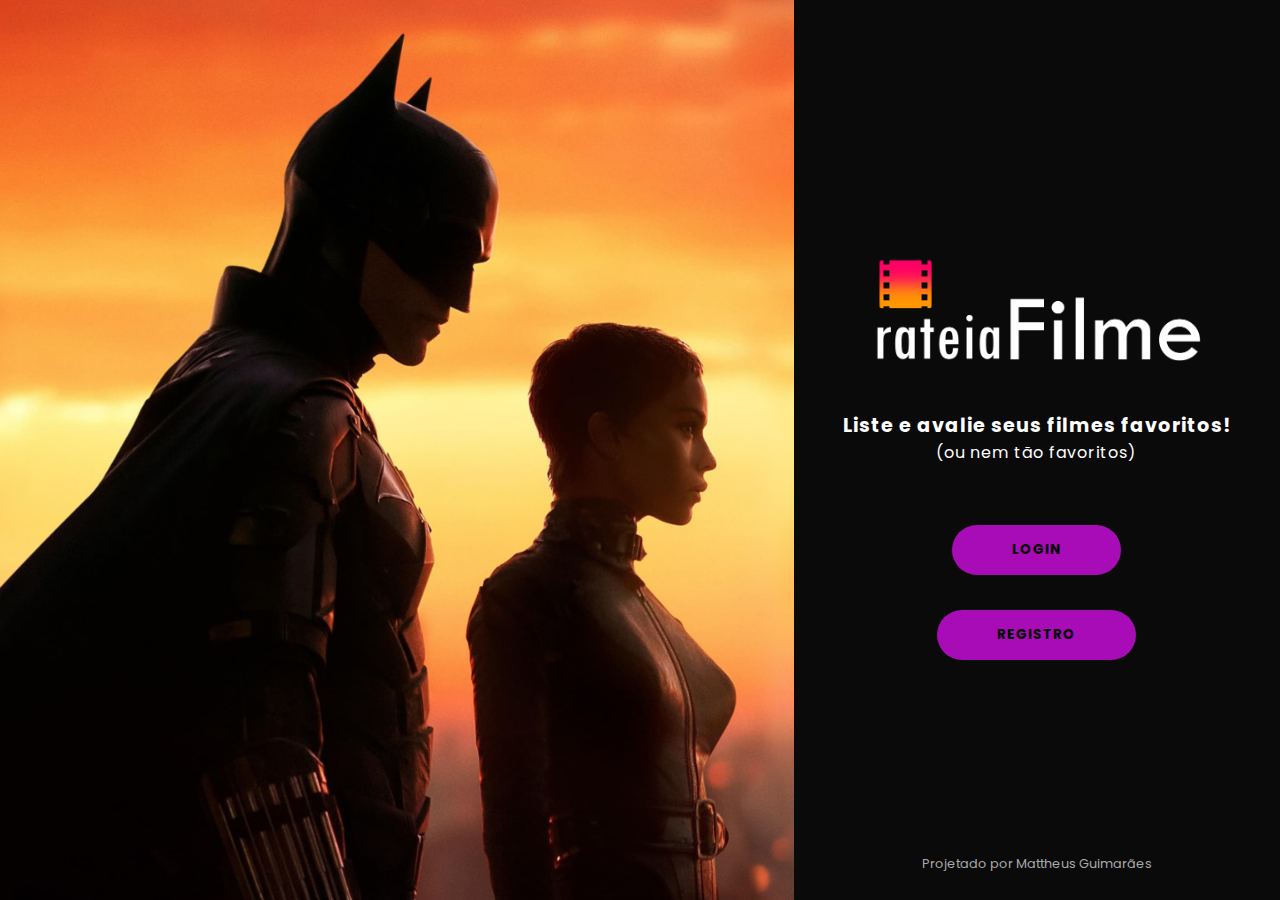
==== index.html @ 9b72cccf "first commit" ====
<!DOCTYPE html>
<html lang="pt-br">
<head>
    <meta charset="UTF-8">
    <meta http-equiv="X-UA-Compatible" content="IE=edge">
    <link rel="stylesheet" href="css/index.css">
    <title>Rateia Filme</title>
</head>
<body>
    <div id="background">
        <img src="./images/backgrounds/1.jpg" alt="">
    </div>

    <div id="content">
        <img class="logo" src="./images/logo.png" alt="">

        <h1 class="comment">Liste e avalie seus filmes favoritos!</h1>
        <h3 class="subcomment">(ou nem tão favoritos)</h3>

        <a href="login.html"> <button class="btlogin">Login</button> </a>
        <br>
        <a href="register.html"> <button class="btlogin">Registro</button> </a>

        <a href="https://github.com/mattguimma" class="gitlink"> 
                Projetado por Mattheus Guimarães 
        </a>
    </div>
</body>
</html>
---- css/index.css ----
@import url('https://fonts.googleapis.com/css2?family=Poppins:wght@500&display=swap');

* {
    box-sizing: border-box;  
    user-select: none;
    margin: 0;
    padding: 0;
}

body {
    font-family: 'Poppins', sans-serif;
    display: flex;
}

/* buttons */

.btlogin {
    font-family: 'Poppins', sans-serif;
    background: #a80cb6;
    font-size: 0.85rem;
    color:black;
    text-transform: uppercase;
    padding: 15px 60px;
    border: none;
    border-radius: 30px;
    letter-spacing: 1px;
    font-weight: bold;
    margin-top: 10px;
    transition: all 150ms ease;
}

.btlogin:hover {
    background: #8a0796;
    color:whitesmoke;
    cursor: pointer;
}

/* tela de fundo lateral */

#background{
    height: 100vh;
    width: 62vw;
    display: flex;
    justify-content: center;
}

/* conteúdo */

#content{
    background-color: rgba(10, 10, 10);
    display: flex;
    height: 100vh;
    width: 38vw;
    justify-content: center;
    align-items: center;
    flex-direction: column;
    color: white;
}

.logo{
    height: 15%;
    width: auto;
    margin-bottom: 35px;
    top: 0%;
}

.comment{
    font-size: 1.2rem;
    letter-spacing: 1px;
}

.subcomment{
    font-size: 1rem;
    margin-bottom: 50px;
    letter-spacing: 1px;
    font-weight: normal;
}

.gitlink{
    position:absolute;
    text-decoration: none;
    font-size: 0.8rem;
    color:darkgrey;
	bottom: 3%;
    transition: all 200ms ease;
}

.gitlink:hover{
    color: #8a0796;
    cursor: pointer;
}
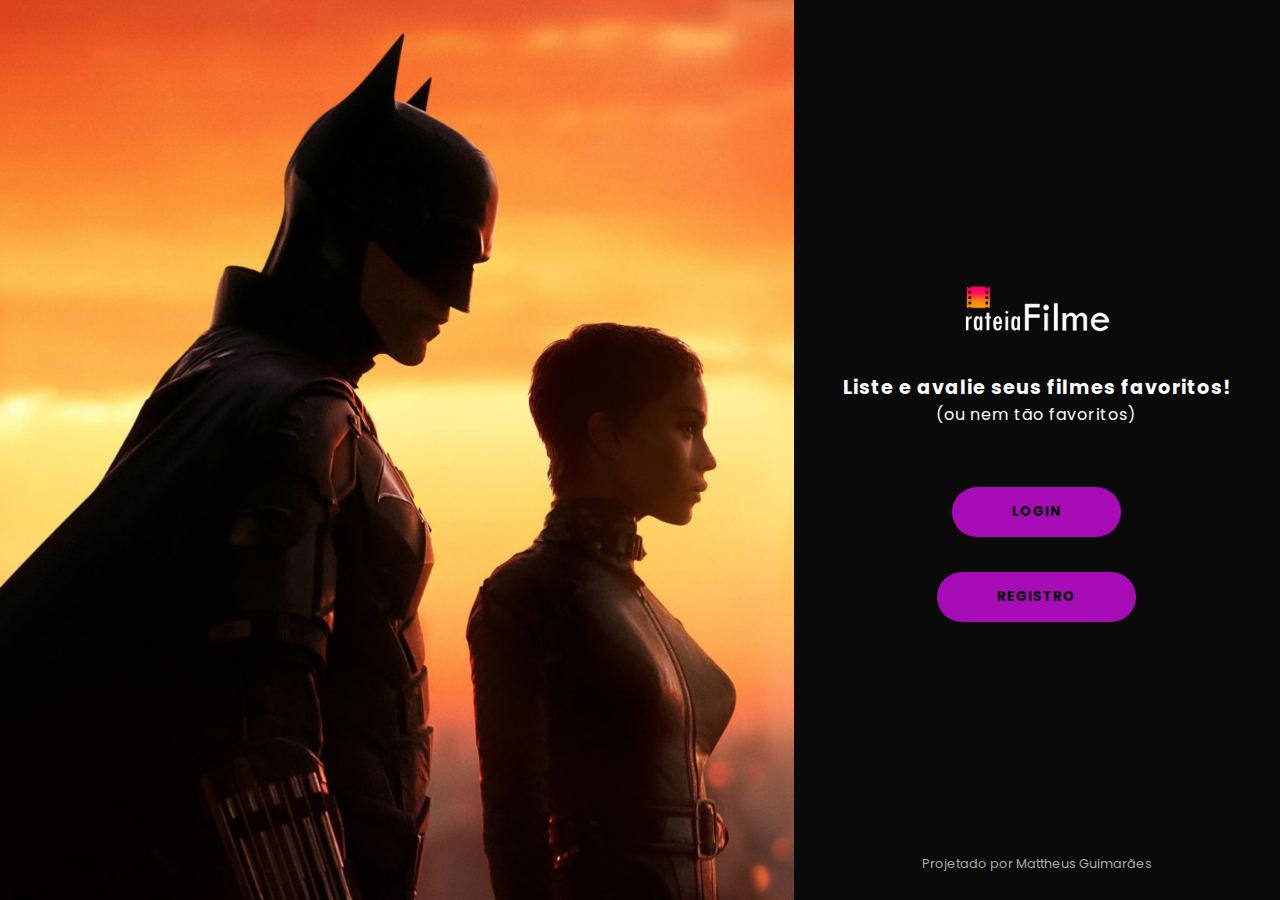
==== commit 23d00190: "recurso de registro adicionado" ====
--- a/index.html
+++ b/index.html
@@ -3,7 +3,9 @@
 <head>
     <meta charset="UTF-8">
     <meta http-equiv="X-UA-Compatible" content="IE=edge">
+    <link rel="shortcut icon" href="./images/favicon.ico" type="image/x-icon">
     <link rel="stylesheet" href="css/index.css">
+    <link rel="stylesheet" href="./css/overall.css">
     <title>Rateia Filme</title>
 </head>
 <body>
@@ -11,19 +13,21 @@
         <img src="./images/backgrounds/1.jpg" alt="">
     </div>
 
-    <div id="content">
-        <img class="logo" src="./images/logo.png" alt="">
+    <div id="showcase">
+        <div id="content">
+            <img class="logo" src="./images/logo.png" alt="">
 
-        <h1 class="comment">Liste e avalie seus filmes favoritos!</h1>
-        <h3 class="subcomment">(ou nem tão favoritos)</h3>
+            <h1 class="comment">Liste e avalie seus filmes favoritos!</h1>
+            <h3 class="subcomment">(ou nem tão favoritos)</h3>
 
-        <a href="login.html"> <button class="btlogin">Login</button> </a>
-        <br>
-        <a href="register.html"> <button class="btlogin">Registro</button> </a>
+            <a href="login.php"> <button class="btlogin">Login</button> </a>
+            <br>
+            <a href="register.php"> <button class="btlogin">Registro</button> </a>
 
-        <a href="https://github.com/mattguimma" class="gitlink"> 
-                Projetado por Mattheus Guimarães 
-        </a>
+            <a href="https://github.com/mattguimma" class="gitlink"> 
+                    Projetado por Mattheus Guimarães 
+            </a>
+        </div>
     </div>
 </body>
 </html>--- a/css/index.css
+++ b/css/index.css
@@ -1,14 +1,4 @@
-@import url('https://fonts.googleapis.com/css2?family=Poppins:wght@500&display=swap');
-
-* {
-    box-sizing: border-box;  
-    user-select: none;
-    margin: 0;
-    padding: 0;
-}
-
 body {
-    font-family: 'Poppins', sans-serif;
     display: flex;
 }
 
--- a/css/overall.css
+++ b/css/overall.css
@@ -0,0 +1,64 @@
+@import url('https://fonts.googleapis.com/css2?family=Poppins:wght@500&display=swap');
+
+* {
+    box-sizing: border-box;  
+    user-select: none;
+    margin: 0;
+    padding: 0;
+}
+
+body {
+    font-family: 'Poppins', sans-serif;
+}
+
+#navbar {
+    height: 10vh;
+    width: 100%;
+    display: flex;
+    background-color: #363636;
+    justify-content: center;
+    color: white;
+}
+
+#navbar .navbar-container {
+    width: 80%;
+    justify-content: space-between;
+    display: flex;
+    align-items: center;
+}
+
+.logo {
+    height: 60px;
+    width: auto;
+    cursor: pointer;
+}
+
+#userarea{
+    display: flex;
+}
+
+.userimage {
+    height: 40px;
+    width: auto;
+    cursor: pointer;
+    margin-left: 10px;
+    border-radius: 100%;
+}
+
+.username{
+    margin-top: 10px;
+    text-decoration: none;
+    text-transform: uppercase;
+    letter-spacing: 0.7px;
+}
+
+i{
+    font-size: 1.3rem;
+    padding: 12px;
+    cursor: pointer;
+    transition: all 300ms ease;
+}
+
+i:hover{
+    color:blueviolet;
+}